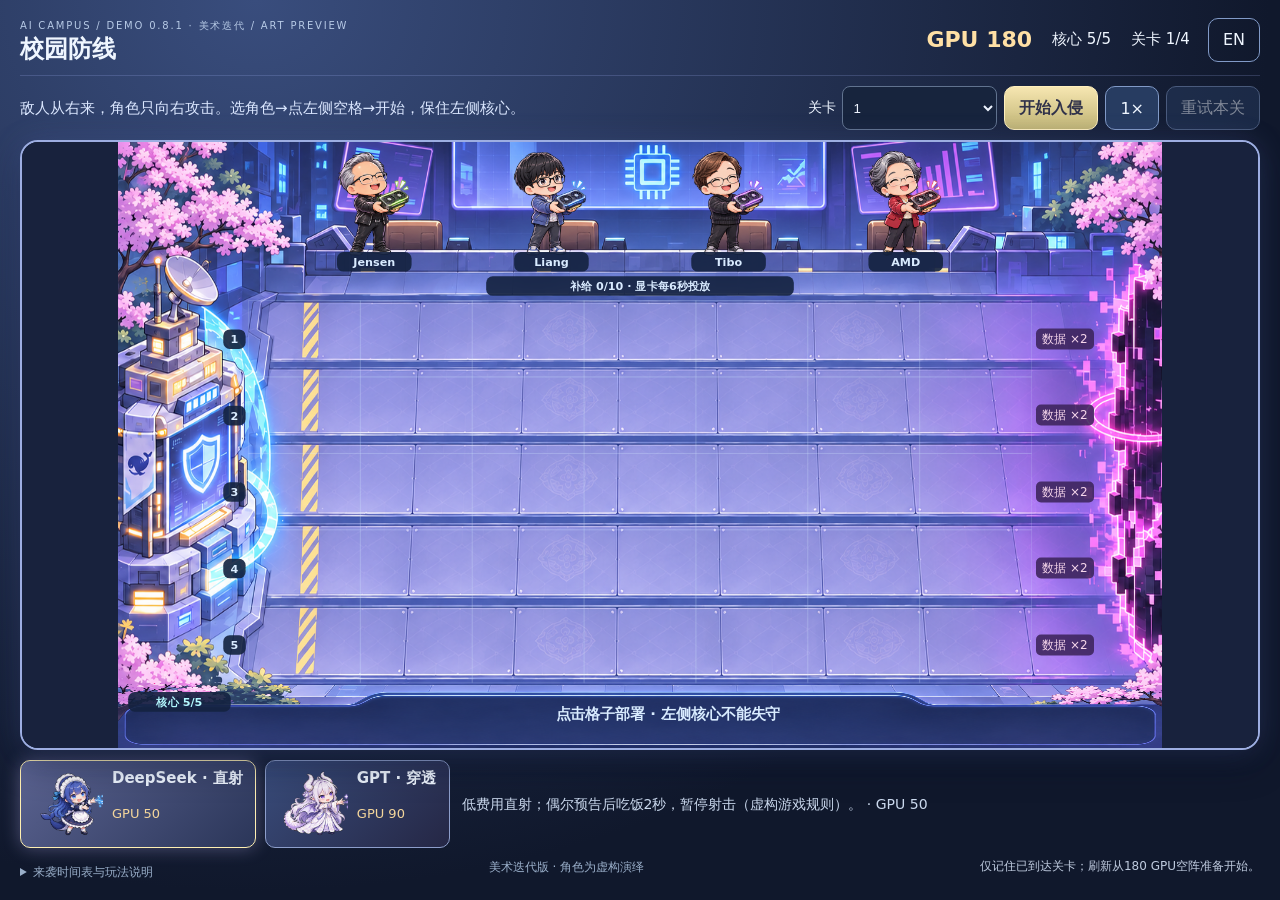
==== index.html @ 95d0e889 "Clarify optional challenge forecast and telegraphs 0.8.1" ====
<!doctype html>
<html lang="zh-CN"><head><meta charset="utf-8"><meta name="viewport" content="width=device-width,initial-scale=1"><meta name="theme-color" content="#101c38"><title>校园防线 · Campus Defense</title><link rel="stylesheet" href="td-lanes.css?v=0.8.1"></head>
<body><main class="app">
<header><div><span class="eyebrow">AI CAMPUS / DEMO 0.8.1 · 美术迭代 / ART PREVIEW</span><h1 id="title">校园防线</h1></div><div class="resources"><strong id="gpu">GPU —</strong><span id="core"></span><span id="wave"></span></div><button id="language" aria-label="Switch language">EN</button></header>
<section class="command"><p id="goal" role="status" aria-live="polite"></p><div class="commands"><label class="stage-picker"><span id="stage-label">关卡</span><select id="stage-select"></select></label><button id="start" class="primary"></button><button id="pause"></button><button id="speed"></button><button id="retry"></button></div></section>
<section id="arena" aria-label="五行校园防线"><div id="board"><canvas id="scene" aria-hidden="true"></canvas><div id="grid" role="group" aria-label="部署格"></div><div id="tokens" aria-label="GPU补给"></div><div id="row-preview" aria-hidden="true"></div></div></section>
<section class="selection"><div id="cards" role="group" aria-label="选择角色"></div><p id="unit-description"></p><div id="selected-unit"><span id="unit-summary"></span><button id="refund"></button></div></section>
<footer><details id="forecast"><summary id="forecast-title"></summary><p id="fiction-note"></p><div id="forecast-content"></div></details><span id="art-note"></span><small id="storage-note" role="status"></small></footer>
</main><script src="td-lanes.js?v=0.8.1"></script><script src="td-lanes-renderer.js?v=0.8.1"></script><script src="td-lanes-ui.js?v=0.8.1"></script></body></html>
---- td-lanes.css ----
:root{font-family:system-ui,-apple-system,"PingFang SC",sans-serif;color:#eff6ff;background:#10182c;font-size:16px}*{box-sizing:border-box}body{margin:0;background:radial-gradient(ellipse at 20% 0,#394d7d,#10182c 70%)}button{font:inherit;min-height:44px;min-width:44px;color:inherit;background:#273c61;border:1px solid #819ac7;border-radius:10px;padding:8px 14px;cursor:pointer}button:hover:enabled{background:#395780}button:disabled{opacity:.5;cursor:not-allowed}button:focus-visible,summary:focus-visible{outline:3px solid #ffe7a4;outline-offset:3px}.app{max-width:1400px;margin:auto;padding:14px 20px;min-height:100dvh;display:grid;grid-template-rows:auto auto minmax(300px,1fr) auto auto;gap:10px}header{display:flex;gap:18px;align-items:center}h1{font-size:24px;margin:0}.eyebrow{font-size:10px;letter-spacing:.18em;color:#b7cae6}.resources{display:flex;gap:20px;align-items:center;margin-left:auto;flex-wrap:wrap}.resources strong{color:#ffe0a5;font-size:22px}.resources span{font-size:15px}#language{background:transparent}.command{display:flex;gap:12px;justify-content:space-between;align-items:center}#goal{margin:0;font-size:15px;line-height:1.5;color:#dbe7ff}.commands{display:flex;gap:7px;flex-shrink:0}.primary{background:#c9ebf7;color:#183552;border-color:#e2f7ff;font-weight:700}.primary:hover:enabled{background:#ecfaff}#arena{position:relative;min-height:300px;border:1px solid #7792c5;border-radius:18px;overflow:hidden;background:#18233e;box-shadow:0 12px 35px #050b1a66}canvas{display:block;width:100%;height:100%;position:absolute;inset:0}#grid,#tokens,#row-preview{position:absolute;inset:0;pointer-events:none}.cell{position:absolute;border:1px solid transparent;border-radius:5px;min-width:0;min-height:0;padding:0;background:transparent;pointer-events:auto}.cell:hover:enabled{background:#bfeaff28;border-color:#c6e9ff99}.cell[aria-pressed=true]{border:3px solid #fff1af;background:#fff1af19}.cell:focus-visible{outline-offset:-4px}.drop{position:absolute;transform:translate(-50%,-50%);background:#ffe7a6;color:#4d3b19;box-shadow:0 0 14px #f6dc7a99;border-color:#fff4cd;padding:5px 9px;white-space:nowrap;pointer-events:auto;font-size:14px}.row-label{position:absolute;transform:translateY(-50%);color:#f6d6eb;font-size:12px;background:#3b2359dd;border-radius:5px;padding:3px 6px;white-space:nowrap}.selection{display:flex;gap:12px;align-items:center;flex-wrap:wrap}#cards{display:flex;gap:9px}.unit-card{min-width:110px;display:grid;grid-template-columns:30px auto;gap:0 9px;text-align:left;padding:8px 12px;background:linear-gradient(135deg,#293d65,#202944)}.unit-card[aria-pressed=true]{border-color:#fff0b2;box-shadow:0 0 0 2px #ffeca638}.unit-card .portrait{grid-row:span 2;font-size:24px;align-self:center}.unit-card strong{font-size:15px}.unit-card small{color:#f4d69b;font-size:13px}#unit-description{flex:1;min-width:170px;margin:0;font-size:14px;line-height:1.5;color:#cbd9ee}#selected-unit{display:flex;align-items:center;gap:8px;font-size:14px}footer{display:flex;gap:15px;justify-content:space-between;color:#9aafca;font-size:12px}summary{cursor:pointer;min-height:28px;line-height:28px}#forecast-content{font-size:14px;line-height:1.7;padding:8px;background:#17233b;border-radius:9px}#art-note{align-self:start;line-height:1.5} [hidden]{display:none!important}
@media(min-width:960px) and (min-height:650px){.app{height:100dvh;min-height:650px}footer:has(details[open]){max-height:160px;overflow:auto}}
@media(max-width:959px){.app{padding:10px;grid-template-rows:auto auto auto auto auto;gap:9px}header{gap:10px}h1{font-size:20px}.resources{gap:6px 12px}.resources strong{font-size:18px}.eyebrow{display:none}.command{flex-direction:column;align-items:stretch}.commands{flex-wrap:wrap}.commands button{flex:1}#arena{height:440px}#cards{width:100%;display:grid;grid-template-columns:repeat(2,minmax(0,1fr));gap:6px}.unit-card{min-width:0;padding:8px 6px;display:flex;flex-direction:column;align-items:center;text-align:center}.unit-card .portrait{font-size:24px}.unit-card strong{font-size:14px}#unit-description{min-width:100%;font-size:14px}footer{flex-direction:column;gap:4px}.row-label{font-size:10px;padding:2px 3px}}
@media(max-width:520px){#arena{height:330px}header{flex-wrap:wrap}.resources{margin-left:0;flex:1}.resources span{font-size:13px}h1{font-size:18px}.command #goal{font-size:14px}.commands button{padding:8px;font-size:14px}}
@media(prefers-reduced-motion:reduce){*{scroll-behavior:auto!important}}

#board{position:relative;width:100%;height:100%}@media(max-width:760px){#arena{overflow:auto}#board{min-width:740px;height:400px}#arena{height:420px}}

.row-label{white-space:pre-line;max-width:108px;line-height:1.25;text-align:center}
/* Runtime character cards use the same artwork as deployed defenders. */
.unit-card{grid-template-columns:70px auto;min-height:86px;min-width:180px;border-color:#8d9ecb;background:linear-gradient(135deg,#394c7b,#252745)}.unit-card .portrait{width:70px;height:70px;display:block;background-image:url('td-ai-sprites.png');background-size:280px 140px;background-repeat:no-repeat}.unit-card .portrait-deepseek{background-position:-20px 0}.unit-card .portrait-gpt{background-position:-20px -70px}.unit-card[aria-pressed=true]{background:linear-gradient(135deg,#5b6391,#2b3659);box-shadow:0 0 18px #c9beff55}.drop{background:linear-gradient(135deg,#26364c,#597184);color:#deffab;border:2px solid #b3e485;border-radius:6px;box-shadow:0 0 16px #a5e56788}.drop:before{content:'◉ ◉';margin-right:7px;color:#a5d9ad;letter-spacing:2px}#arena{border:2px solid #9daee2;box-shadow:0 0 28px #7186dd33,0 14px 35px #080e2466}header{border-bottom:1px solid #aabaff33;padding-bottom:10px}.primary{background:linear-gradient(#f6e6b1,#c1b575);border-color:#fff0bd;color:#30324a}
@media(max-width:959px){.unit-card{min-width:0;display:grid;grid-template-columns:65px auto;text-align:left;justify-content:center}.unit-card .portrait{grid-row:span 2}}
.drop{width:88px;height:67px;padding:0;border:0;background:transparent;box-shadow:none;display:flex;flex-direction:column;align-items:center;justify-content:center}.drop:hover:enabled{background:#d8ffad22}.drop:before{content:none}.drop img{width:78px;height:46px;object-fit:contain;pointer-events:none;filter:drop-shadow(0 0 5px #b8ff7c)}.drop span{font-size:12px;color:#efffc3;background:#173c29e8;border:1px solid #b3ed86;border-radius:7px;padding:2px 6px;line-height:16px;pointer-events:none}.drop:focus-visible{outline-offset:2px}

.stage-picker{display:flex;align-items:center;gap:6px;font-size:14px}.stage-picker select{min-height:44px;max-width:165px;background:#17243d;color:#eef4ff;border:1px solid #61738f;border-radius:8px;padding:6px}#storage-note{display:block;font-size:12px;color:#bfcbdf;line-height:1.4}
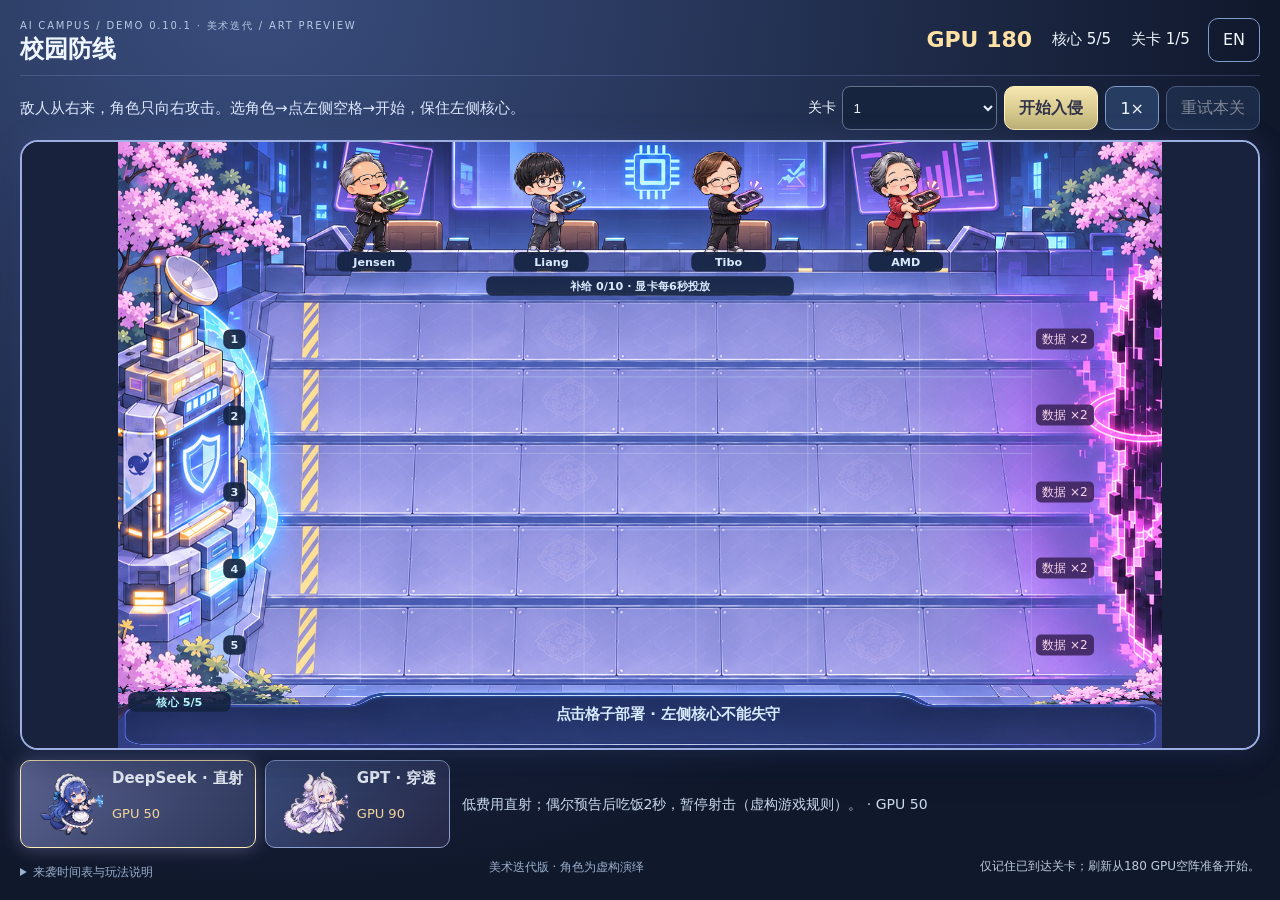
==== commit 491ba7a6: "Publish Campus Defense 0.10.1 with withdrawal and health feedback" ====
--- a/index.html
+++ b/index.html
@@ -1,9 +1,9 @@
 <!doctype html>
-<html lang="zh-CN"><head><meta charset="utf-8"><meta name="viewport" content="width=device-width,initial-scale=1"><meta name="theme-color" content="#101c38"><title>校园防线 · Campus Defense</title><link rel="stylesheet" href="td-lanes.css?v=0.8.1"></head>
+<html lang="zh-CN"><head><meta charset="utf-8"><meta name="viewport" content="width=device-width,initial-scale=1"><meta name="theme-color" content="#101c38"><title>校园防线 · Campus Defense</title><link rel="stylesheet" href="td-lanes.css?v=0.10.1"></head>
 <body><main class="app">
-<header><div><span class="eyebrow">AI CAMPUS / DEMO 0.8.1 · 美术迭代 / ART PREVIEW</span><h1 id="title">校园防线</h1></div><div class="resources"><strong id="gpu">GPU —</strong><span id="core"></span><span id="wave"></span></div><button id="language" aria-label="Switch language">EN</button></header>
+<header><div><span class="eyebrow">AI CAMPUS / DEMO 0.10.1 · 美术迭代 / ART PREVIEW</span><h1 id="title">校园防线</h1></div><div class="resources"><strong id="gpu">GPU —</strong><span id="core"></span><span id="wave"></span></div><button id="language" aria-label="Switch language">EN</button></header>
 <section class="command"><p id="goal" role="status" aria-live="polite"></p><div class="commands"><label class="stage-picker"><span id="stage-label">关卡</span><select id="stage-select"></select></label><button id="start" class="primary"></button><button id="pause"></button><button id="speed"></button><button id="retry"></button></div></section>
 <section id="arena" aria-label="五行校园防线"><div id="board"><canvas id="scene" aria-hidden="true"></canvas><div id="grid" role="group" aria-label="部署格"></div><div id="tokens" aria-label="GPU补给"></div><div id="row-preview" aria-hidden="true"></div></div></section>
-<section class="selection"><div id="cards" role="group" aria-label="选择角色"></div><p id="unit-description"></p><div id="selected-unit"><span id="unit-summary"></span><button id="refund"></button></div></section>
+<section class="selection"><div id="cards" role="group" aria-label="选择角色"></div><p id="unit-description"></p><div id="selected-unit"><span id="unit-summary"></span><button id="refund"></button></div><details id="battle-review" hidden><summary id="review-title"></summary><p id="review-content"></p></details></section>
 <footer><details id="forecast"><summary id="forecast-title"></summary><p id="fiction-note"></p><div id="forecast-content"></div></details><span id="art-note"></span><small id="storage-note" role="status"></small></footer>
-</main><script src="td-lanes.js?v=0.8.1"></script><script src="td-lanes-renderer.js?v=0.8.1"></script><script src="td-lanes-ui.js?v=0.8.1"></script></body></html>
+</main><script src="td-lanes.js?v=0.10.1"></script><script src="td-lanes-renderer.js?v=0.10.1"></script><script src="td-battle-review.js?v=0.10.1"></script><script src="td-lanes-ui.js?v=0.10.1"></script></body></html>
--- a/td-lanes.css
+++ b/td-lanes.css
@@ -13,3 +13,9 @@
 .drop{width:88px;height:67px;padding:0;border:0;background:transparent;box-shadow:none;display:flex;flex-direction:column;align-items:center;justify-content:center}.drop:hover:enabled{background:#d8ffad22}.drop:before{content:none}.drop img{width:78px;height:46px;object-fit:contain;pointer-events:none;filter:drop-shadow(0 0 5px #b8ff7c)}.drop span{font-size:12px;color:#efffc3;background:#173c29e8;border:1px solid #b3ed86;border-radius:7px;padding:2px 6px;line-height:16px;pointer-events:none}.drop:focus-visible{outline-offset:2px}
 
 .stage-picker{display:flex;align-items:center;gap:6px;font-size:14px}.stage-picker select{min-height:44px;max-width:165px;background:#17243d;color:#eef4ff;border:1px solid #61738f;border-radius:8px;padding:6px}#storage-note{display:block;font-size:12px;color:#bfcbdf;line-height:1.4}
+
+/* Optional terminal-only facts; no live battle dashboard. */
+#battle-review {flex-basis:100%;max-height:150px;overflow:auto;border:1px solid #52638b;border-radius:10px;padding:8px 12px;font-size:.85rem;}
+#battle-review[hidden]{display:none;}
+#battle-review summary {cursor:pointer;}
+#review-content {white-space:pre-line;line-height:1.6;margin:8px 0 0;overflow-wrap:anywhere;}
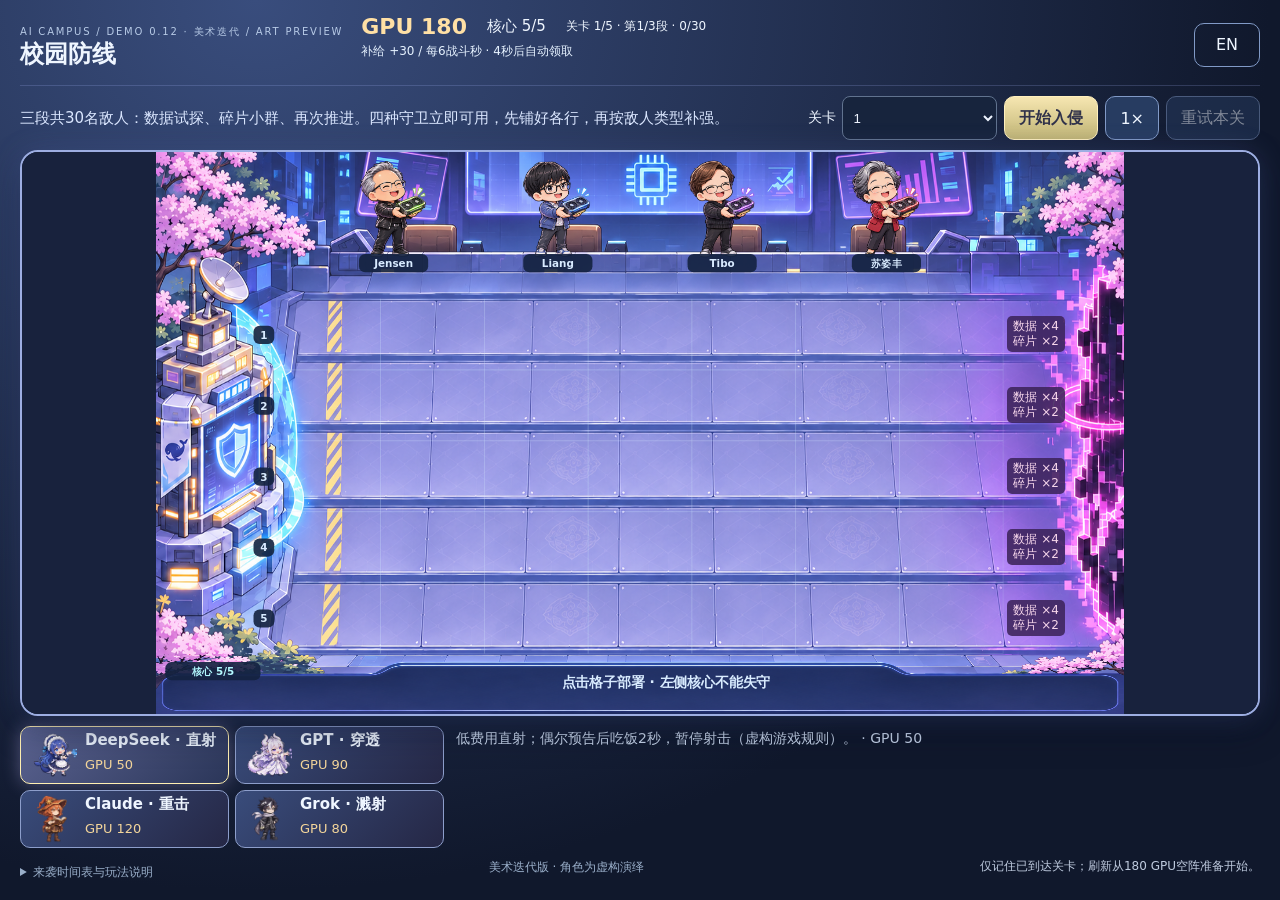
==== commit 80b1f72a: "Publish Campus Defense 0.12 with four guards and expanded waves Add Claude and Grok alongside DeepSe" ====
--- a/index.html
+++ b/index.html
@@ -1,9 +1,9 @@
 <!doctype html>
-<html lang="zh-CN"><head><meta charset="utf-8"><meta name="viewport" content="width=device-width,initial-scale=1"><meta name="theme-color" content="#101c38"><title>校园防线 · Campus Defense</title><link rel="stylesheet" href="td-lanes.css?v=0.10.1"></head>
+<html lang="zh-CN"><head><meta charset="utf-8"><meta name="viewport" content="width=device-width,initial-scale=1"><meta name="theme-color" content="#101c38"><title>校园防线 · Campus Defense</title><link rel="stylesheet" href="td-lanes.css?v=0.12"></head>
 <body><main class="app">
-<header><div><span class="eyebrow">AI CAMPUS / DEMO 0.10.1 · 美术迭代 / ART PREVIEW</span><h1 id="title">校园防线</h1></div><div class="resources"><strong id="gpu">GPU —</strong><span id="core"></span><span id="wave"></span></div><button id="language" aria-label="Switch language">EN</button></header>
+<header><div><span class="eyebrow">AI CAMPUS / DEMO 0.12 · 美术迭代 / ART PREVIEW</span><h1 id="title">校园防线</h1></div><div class="resources"><strong id="gpu">GPU —</strong><span id="core"></span><span id="wave"></span><p id="supply-status" aria-describedby="supply-explanation"></p></div><button id="language" aria-label="Switch language">EN</button></header>
 <section class="command"><p id="goal" role="status" aria-live="polite"></p><div class="commands"><label class="stage-picker"><span id="stage-label">关卡</span><select id="stage-select"></select></label><button id="start" class="primary"></button><button id="pause"></button><button id="speed"></button><button id="retry"></button></div></section>
 <section id="arena" aria-label="五行校园防线"><div id="board"><canvas id="scene" aria-hidden="true"></canvas><div id="grid" role="group" aria-label="部署格"></div><div id="tokens" aria-label="GPU补给"></div><div id="row-preview" aria-hidden="true"></div></div></section>
-<section class="selection"><div id="cards" role="group" aria-label="选择角色"></div><p id="unit-description"></p><div id="selected-unit"><span id="unit-summary"></span><button id="refund"></button></div><details id="battle-review" hidden><summary id="review-title"></summary><p id="review-content"></p></details></section>
-<footer><details id="forecast"><summary id="forecast-title"></summary><p id="fiction-note"></p><div id="forecast-content"></div></details><span id="art-note"></span><small id="storage-note" role="status"></small></footer>
-</main><script src="td-lanes.js?v=0.10.1"></script><script src="td-lanes-renderer.js?v=0.10.1"></script><script src="td-battle-review.js?v=0.10.1"></script><script src="td-lanes-ui.js?v=0.10.1"></script></body></html>
+<section class="selection"><div id="cards" role="group" aria-label="选择角色"></div><div class="description-slot"><span class="layout-reserve" aria-hidden="true">One 30-damage armor-ignoring hit. A 2s warning precedes a 3s automatic offline review. Powerful, occasionally called away (fictional rule; no player quiz). · GPU 120</span><p id="unit-description"></p></div><div class="selection-slot"><div class="selection-reserve layout-reserve" aria-hidden="true"><span>Grok · Splash · HP 120 · → Forward in this lane · Next 4/4 · Weak output 4 · Low HP</span><span class="refund-reserve">Withdraw +60 GPU · once/battle · Resume first</span></div><div id="selected-unit"><span id="unit-summary"></span><button id="refund"></button></div></div><details id="battle-review" hidden><summary id="review-title"></summary><p id="review-content"></p></details></section>
+<footer><details id="forecast"><summary id="forecast-title"></summary><p id="fiction-note"></p><p id="supply-explanation"></p><div id="forecast-content"></div></details><span id="art-note"></span><small id="storage-note" role="status"></small></footer>
+</main><script src="td-lanes.js?v=0.12"></script><script src="td-lanes-renderer.js?v=0.12"></script><script src="td-battle-review.js?v=0.12"></script><script src="td-lanes-ui.js?v=0.12"></script></body></html>
--- a/td-lanes.css
+++ b/td-lanes.css
@@ -19,3 +19,53 @@
 #battle-review[hidden]{display:none;}
 #battle-review summary {cursor:pointer;}
 #review-content {white-space:pre-line;line-height:1.6;margin:8px 0 0;overflow-wrap:anywhere;}
+
+/* Supply belongs with the balance, outside the clipped arena and every live region.
+   Normal flow/wrapping preserves the fixed GPU hit targets and their entire flight path. */
+.resources{min-width:0;row-gap:4px}
+#supply-status{flex-basis:100%;max-width:100%;margin:0;font-size:12px;line-height:16px;color:#e6f2ff;overflow-wrap:anywhere}
+
+
+/* Reuse the card-height area: description above a permanently reserved selected
+   slot. Invisible text participates in intrinsic sizing, never in hit testing or
+   accessibility. Larger fonts/copy can grow naturally instead of being clipped. */
+.layout-reserve{visibility:hidden;pointer-events:none;user-select:none}
+.selection{display:grid;grid-template-columns:424px minmax(0,1fr);gap:8px 12px;align-items:center}
+#cards{grid-column:1;grid-row:1 / 3;display:grid;grid-template-columns:repeat(2,minmax(0,1fr))}
+.description-slot,.selection-slot{display:grid;min-width:0;grid-column:2}
+.description-slot{grid-row:1;font-size:14px;line-height:21px;color:#cbd9ee}
+.selection-slot{grid-row:2}
+.description-slot>*,.selection-slot>*{grid-area:1 / 1}
+#unit-description{min-width:0}
+#selected-unit,.selection-reserve{display:grid;grid-template-columns:repeat(2,minmax(0,1fr));gap:8px;align-items:center;font-size:14px;line-height:21px;overflow-wrap:anywhere}
+#refund,.refund-reserve{font-size:16px;line-height:24px;min-height:44px;padding:8px 14px;border:1px solid #819ac7;border-radius:10px;text-align:center}
+#battle-review{grid-column:1 / -1;grid-row:3}
+/* Keep the existing header organization; give captions room without changing
+   the resource column's width with every countdown. */
+.resources{flex:1 1 0}
+#supply-status{min-height:32px}
+header h1{line-height:30px}
+#language{flex:0 0 66px}
+@media(max-width:959px){
+ .selection{grid-template-columns:minmax(0,1fr)}
+ #cards{grid-column:1;grid-row:1;width:100%}
+ .description-slot{grid-column:1;grid-row:2}
+ .selection-slot{grid-column:1;grid-row:3}
+ #battle-review{grid-row:4}
+}
+@media(max-width:760px){#selected-unit,.selection-reserve{grid-template-columns:minmax(0,1fr)}}
+@media(max-width:520px){.resources{flex-basis:100%;order:3}#language{margin-left:auto}}
+
+/* Four equal cards reuse the old two-column selection area. Compact 48px
+   portraits and 58px+ cards preserve board height, with unchanged 44px+ targets. */
+.unit-card{min-width:0;min-height:58px;grid-template-columns:48px auto;padding:4px 8px;gap:0 8px}
+.unit-card .portrait{width:48px;height:48px;background-size:192px 96px}
+.unit-card .portrait-deepseek{background-position:-14px 0}
+.unit-card .portrait-gpt{background-position:-14px -48px}
+.unit-card .portrait-claude{background-image:url('td-claude-actions.png');background-size:144px 144px;background-position:0 0}
+.unit-card .portrait-grok{background-image:url('td-grok-actions.png');background-size:144px 144px;background-position:0 0}
+/* Card portraits intentionally request the two new hero sheets from the start.
+   Canvas drawing still uses named fallbacks while those images load or fail. */
+#cards{gap:6px}
+.resources span#wave{font-size:12px;min-width:218px}
+.phase-heading{margin:12px 0 4px;font-weight:700;color:#ffdfa8;border-bottom:1px solid #52638b}
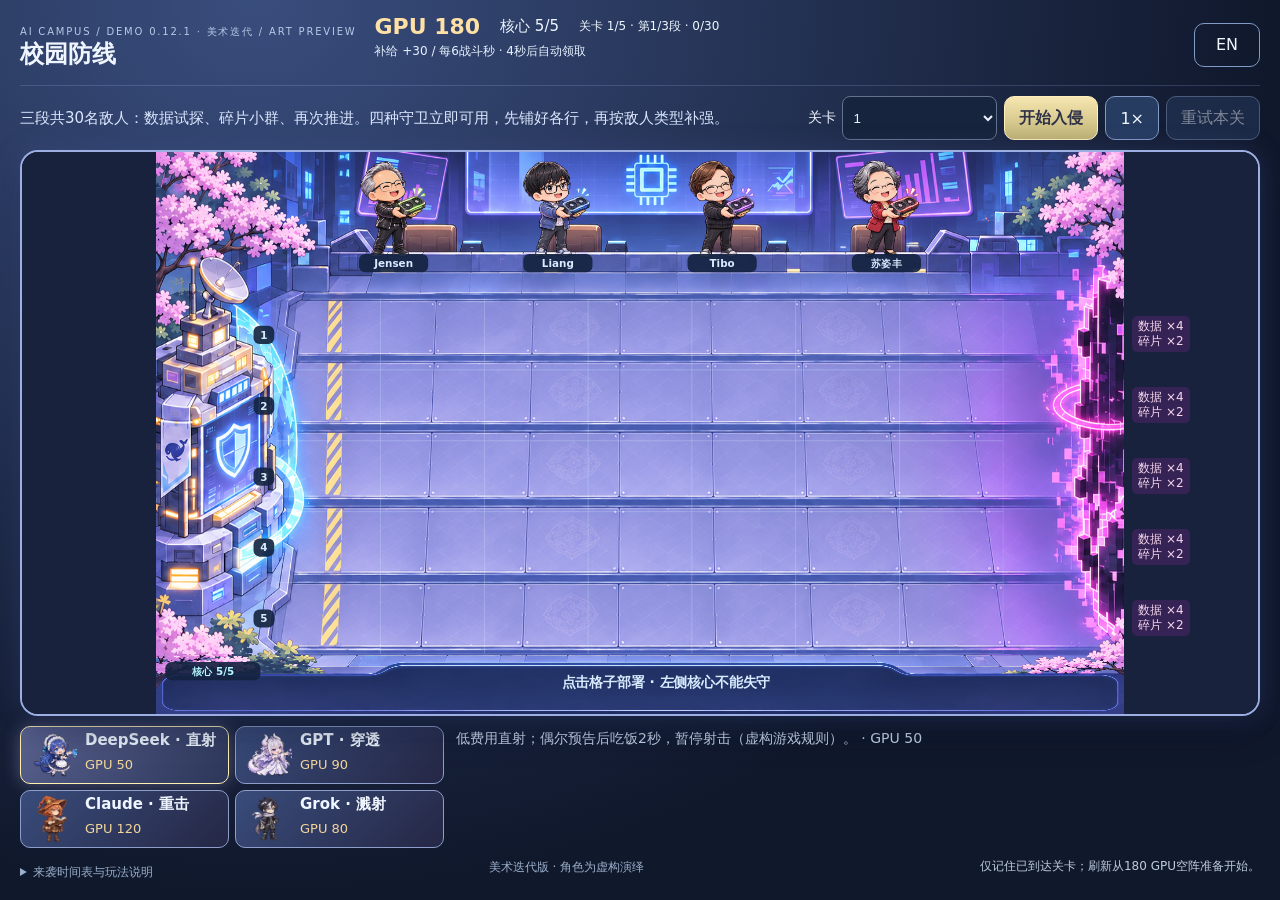
==== commit f00bbd62: "Publish Campus Defense 0.12.1 forecast gutter fix" ====
--- a/index.html
+++ b/index.html
@@ -1,9 +1,9 @@
 <!doctype html>
-<html lang="zh-CN"><head><meta charset="utf-8"><meta name="viewport" content="width=device-width,initial-scale=1"><meta name="theme-color" content="#101c38"><title>校园防线 · Campus Defense</title><link rel="stylesheet" href="td-lanes.css?v=0.12"></head>
+<html lang="zh-CN"><head><meta charset="utf-8"><meta name="viewport" content="width=device-width,initial-scale=1"><meta name="theme-color" content="#101c38"><title>校园防线 · Campus Defense</title><link rel="stylesheet" href="td-lanes.css?v=0.12.1"></head>
 <body><main class="app">
-<header><div><span class="eyebrow">AI CAMPUS / DEMO 0.12 · 美术迭代 / ART PREVIEW</span><h1 id="title">校园防线</h1></div><div class="resources"><strong id="gpu">GPU —</strong><span id="core"></span><span id="wave"></span><p id="supply-status" aria-describedby="supply-explanation"></p></div><button id="language" aria-label="Switch language">EN</button></header>
+<header><div><span class="eyebrow">AI CAMPUS / DEMO 0.12.1 · 美术迭代 / ART PREVIEW</span><h1 id="title">校园防线</h1></div><div class="resources"><strong id="gpu">GPU —</strong><span id="core"></span><span id="wave"></span><p id="supply-status" aria-describedby="supply-explanation"></p></div><button id="language" aria-label="Switch language">EN</button></header>
 <section class="command"><p id="goal" role="status" aria-live="polite"></p><div class="commands"><label class="stage-picker"><span id="stage-label">关卡</span><select id="stage-select"></select></label><button id="start" class="primary"></button><button id="pause"></button><button id="speed"></button><button id="retry"></button></div></section>
 <section id="arena" aria-label="五行校园防线"><div id="board"><canvas id="scene" aria-hidden="true"></canvas><div id="grid" role="group" aria-label="部署格"></div><div id="tokens" aria-label="GPU补给"></div><div id="row-preview" aria-hidden="true"></div></div></section>
 <section class="selection"><div id="cards" role="group" aria-label="选择角色"></div><div class="description-slot"><span class="layout-reserve" aria-hidden="true">One 30-damage armor-ignoring hit. A 2s warning precedes a 3s automatic offline review. Powerful, occasionally called away (fictional rule; no player quiz). · GPU 120</span><p id="unit-description"></p></div><div class="selection-slot"><div class="selection-reserve layout-reserve" aria-hidden="true"><span>Grok · Splash · HP 120 · → Forward in this lane · Next 4/4 · Weak output 4 · Low HP</span><span class="refund-reserve">Withdraw +60 GPU · once/battle · Resume first</span></div><div id="selected-unit"><span id="unit-summary"></span><button id="refund"></button></div></div><details id="battle-review" hidden><summary id="review-title"></summary><p id="review-content"></p></details></section>
 <footer><details id="forecast"><summary id="forecast-title"></summary><p id="fiction-note"></p><p id="supply-explanation"></p><div id="forecast-content"></div></details><span id="art-note"></span><small id="storage-note" role="status"></small></footer>
-</main><script src="td-lanes.js?v=0.12"></script><script src="td-lanes-renderer.js?v=0.12"></script><script src="td-battle-review.js?v=0.12"></script><script src="td-lanes-ui.js?v=0.12"></script></body></html>
+</main><script src="td-lanes.js?v=0.12.1"></script><script src="td-lanes-renderer.js?v=0.12.1"></script><script src="td-battle-review.js?v=0.12.1"></script><script src="td-lanes-ui.js?v=0.12.1"></script></body></html>
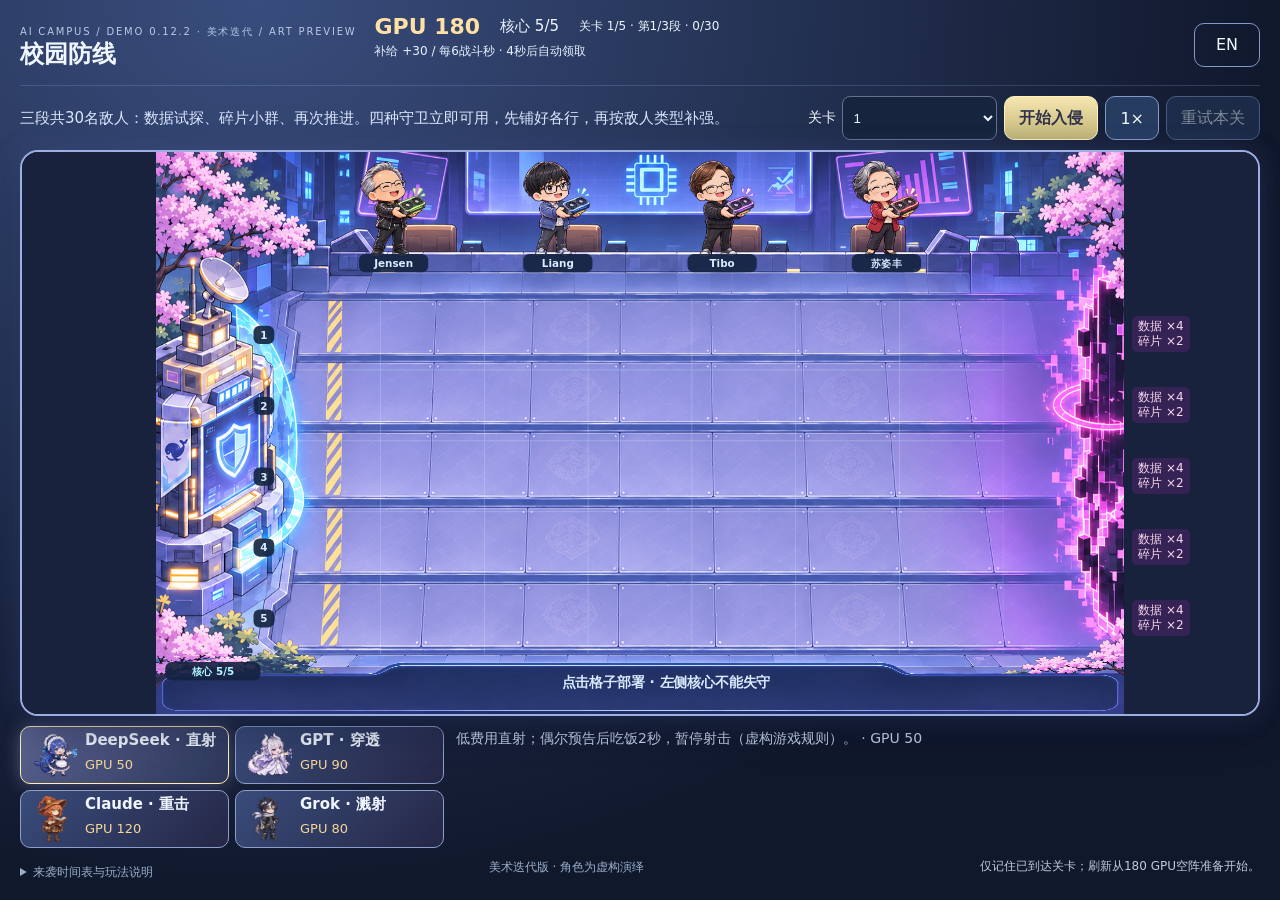
==== commit e3bc36ff: "Publish Campus Defense 0.12.2 enemy readability and Grok facts" ====
--- a/index.html
+++ b/index.html
@@ -1,9 +1,9 @@
 <!doctype html>
-<html lang="zh-CN"><head><meta charset="utf-8"><meta name="viewport" content="width=device-width,initial-scale=1"><meta name="theme-color" content="#101c38"><title>校园防线 · Campus Defense</title><link rel="stylesheet" href="td-lanes.css?v=0.12.1"></head>
+<html lang="zh-CN"><head><meta charset="utf-8"><meta name="viewport" content="width=device-width,initial-scale=1"><meta name="theme-color" content="#101c38"><title>校园防线 · Campus Defense</title><link rel="stylesheet" href="td-lanes.css?v=0.12.2"></head>
 <body><main class="app">
-<header><div><span class="eyebrow">AI CAMPUS / DEMO 0.12.1 · 美术迭代 / ART PREVIEW</span><h1 id="title">校园防线</h1></div><div class="resources"><strong id="gpu">GPU —</strong><span id="core"></span><span id="wave"></span><p id="supply-status" aria-describedby="supply-explanation"></p></div><button id="language" aria-label="Switch language">EN</button></header>
+<header><div><span class="eyebrow">AI CAMPUS / DEMO 0.12.2 · 美术迭代 / ART PREVIEW</span><h1 id="title">校园防线</h1></div><div class="resources"><strong id="gpu">GPU —</strong><span id="core"></span><span id="wave"></span><p id="supply-status" aria-describedby="supply-explanation"></p></div><button id="language" aria-label="Switch language">EN</button></header>
 <section class="command"><p id="goal" role="status" aria-live="polite"></p><div class="commands"><label class="stage-picker"><span id="stage-label">关卡</span><select id="stage-select"></select></label><button id="start" class="primary"></button><button id="pause"></button><button id="speed"></button><button id="retry"></button></div></section>
 <section id="arena" aria-label="五行校园防线"><div id="board"><canvas id="scene" aria-hidden="true"></canvas><div id="grid" role="group" aria-label="部署格"></div><div id="tokens" aria-label="GPU补给"></div><div id="row-preview" aria-hidden="true"></div></div></section>
 <section class="selection"><div id="cards" role="group" aria-label="选择角色"></div><div class="description-slot"><span class="layout-reserve" aria-hidden="true">One 30-damage armor-ignoring hit. A 2s warning precedes a 3s automatic offline review. Powerful, occasionally called away (fictional rule; no player quiz). · GPU 120</span><p id="unit-description"></p></div><div class="selection-slot"><div class="selection-reserve layout-reserve" aria-hidden="true"><span>Grok · Splash · HP 120 · → Forward in this lane · Next 4/4 · Weak output 4 · Low HP</span><span class="refund-reserve">Withdraw +60 GPU · once/battle · Resume first</span></div><div id="selected-unit"><span id="unit-summary"></span><button id="refund"></button></div></div><details id="battle-review" hidden><summary id="review-title"></summary><p id="review-content"></p></details></section>
 <footer><details id="forecast"><summary id="forecast-title"></summary><p id="fiction-note"></p><p id="supply-explanation"></p><div id="forecast-content"></div></details><span id="art-note"></span><small id="storage-note" role="status"></small></footer>
-</main><script src="td-lanes.js?v=0.12.1"></script><script src="td-lanes-renderer.js?v=0.12.1"></script><script src="td-battle-review.js?v=0.12.1"></script><script src="td-lanes-ui.js?v=0.12.1"></script></body></html>
+</main><script src="td-lanes.js?v=0.12.2"></script><script src="td-lanes-renderer.js?v=0.12.2"></script><script src="td-battle-review.js?v=0.12.2"></script><script src="td-lanes-ui.js?v=0.12.2"></script></body></html>
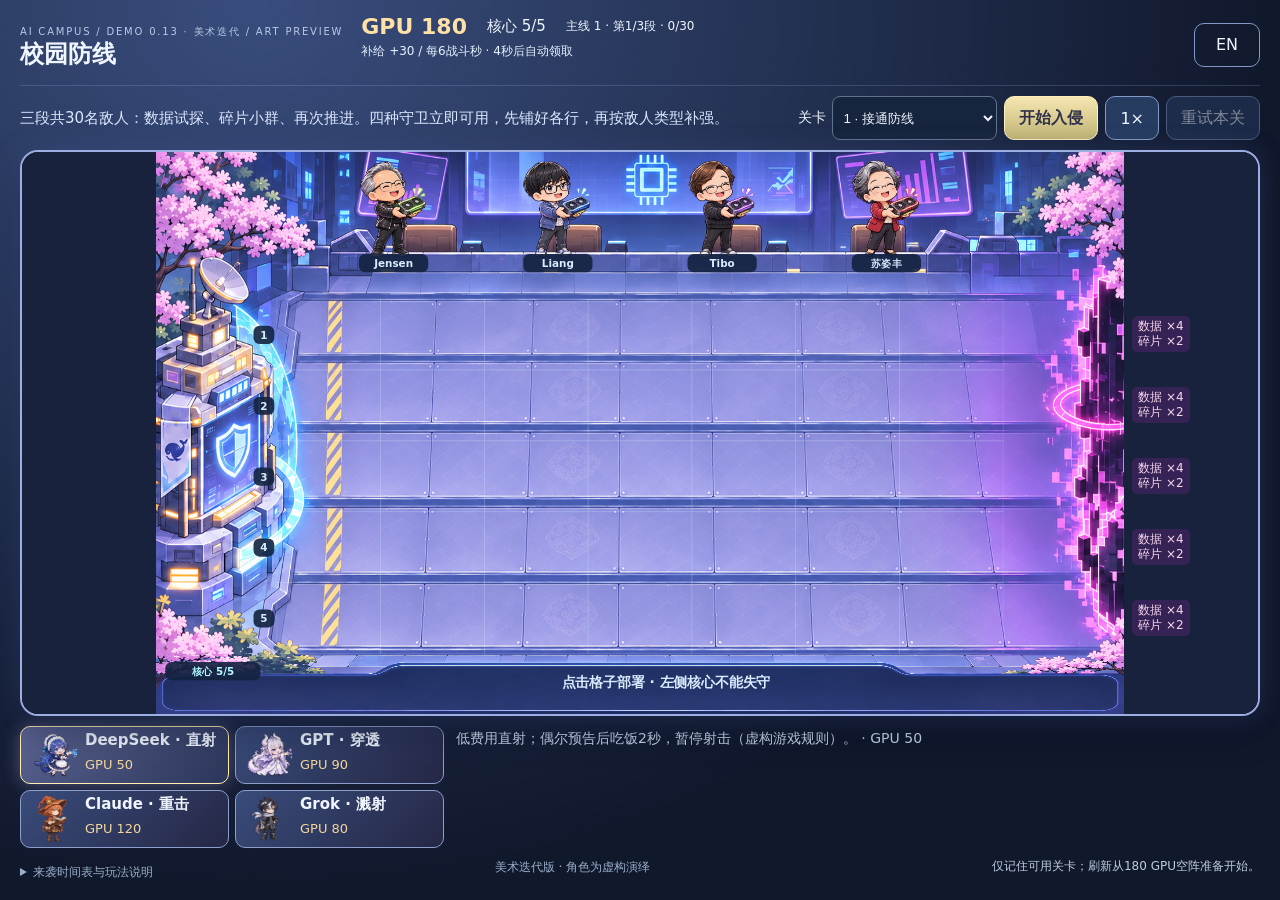
==== commit 03df2035: "Publish Campus Defense 0.13 Shifting pressure" ====
--- a/index.html
+++ b/index.html
@@ -1,9 +1,9 @@
 <!doctype html>
-<html lang="zh-CN"><head><meta charset="utf-8"><meta name="viewport" content="width=device-width,initial-scale=1"><meta name="theme-color" content="#101c38"><title>校园防线 · Campus Defense</title><link rel="stylesheet" href="td-lanes.css?v=0.12.2"></head>
+<html lang="zh-CN"><head><meta charset="utf-8"><meta name="viewport" content="width=device-width,initial-scale=1"><meta name="theme-color" content="#101c38"><title>校园防线 · Campus Defense</title><link rel="stylesheet" href="td-lanes.css?v=0.13"></head>
 <body><main class="app">
-<header><div><span class="eyebrow">AI CAMPUS / DEMO 0.12.2 · 美术迭代 / ART PREVIEW</span><h1 id="title">校园防线</h1></div><div class="resources"><strong id="gpu">GPU —</strong><span id="core"></span><span id="wave"></span><p id="supply-status" aria-describedby="supply-explanation"></p></div><button id="language" aria-label="Switch language">EN</button></header>
+<header><div><span class="eyebrow">AI CAMPUS / DEMO 0.13 · 美术迭代 / ART PREVIEW</span><h1 id="title">校园防线</h1></div><div class="resources"><strong id="gpu">GPU —</strong><span id="core"></span><span id="wave"></span><p id="supply-status" aria-describedby="supply-explanation"></p></div><button id="language" aria-label="Switch language">EN</button></header>
 <section class="command"><p id="goal" role="status" aria-live="polite"></p><div class="commands"><label class="stage-picker"><span id="stage-label">关卡</span><select id="stage-select"></select></label><button id="start" class="primary"></button><button id="pause"></button><button id="speed"></button><button id="retry"></button></div></section>
 <section id="arena" aria-label="五行校园防线"><div id="board"><canvas id="scene" aria-hidden="true"></canvas><div id="grid" role="group" aria-label="部署格"></div><div id="tokens" aria-label="GPU补给"></div><div id="row-preview" aria-hidden="true"></div></div></section>
 <section class="selection"><div id="cards" role="group" aria-label="选择角色"></div><div class="description-slot"><span class="layout-reserve" aria-hidden="true">One 30-damage armor-ignoring hit. A 2s warning precedes a 3s automatic offline review. Powerful, occasionally called away (fictional rule; no player quiz). · GPU 120</span><p id="unit-description"></p></div><div class="selection-slot"><div class="selection-reserve layout-reserve" aria-hidden="true"><span>Grok · Splash · HP 120 · → Forward in this lane · Next 4/4 · Weak output 4 · Low HP</span><span class="refund-reserve">Withdraw +60 GPU · once/battle · Resume first</span></div><div id="selected-unit"><span id="unit-summary"></span><button id="refund"></button></div></div><details id="battle-review" hidden><summary id="review-title"></summary><p id="review-content"></p></details></section>
 <footer><details id="forecast"><summary id="forecast-title"></summary><p id="fiction-note"></p><p id="supply-explanation"></p><div id="forecast-content"></div></details><span id="art-note"></span><small id="storage-note" role="status"></small></footer>
-</main><script src="td-lanes.js?v=0.12.2"></script><script src="td-lanes-renderer.js?v=0.12.2"></script><script src="td-battle-review.js?v=0.12.2"></script><script src="td-lanes-ui.js?v=0.12.2"></script></body></html>
+</main><script src="td-lanes.js?v=0.13"></script><script src="td-lanes-content.js?v=0.13"></script><script src="td-lanes-renderer.js?v=0.13"></script><script src="td-battle-review.js?v=0.13"></script><script src="td-lanes-ui.js?v=0.13"></script></body></html>
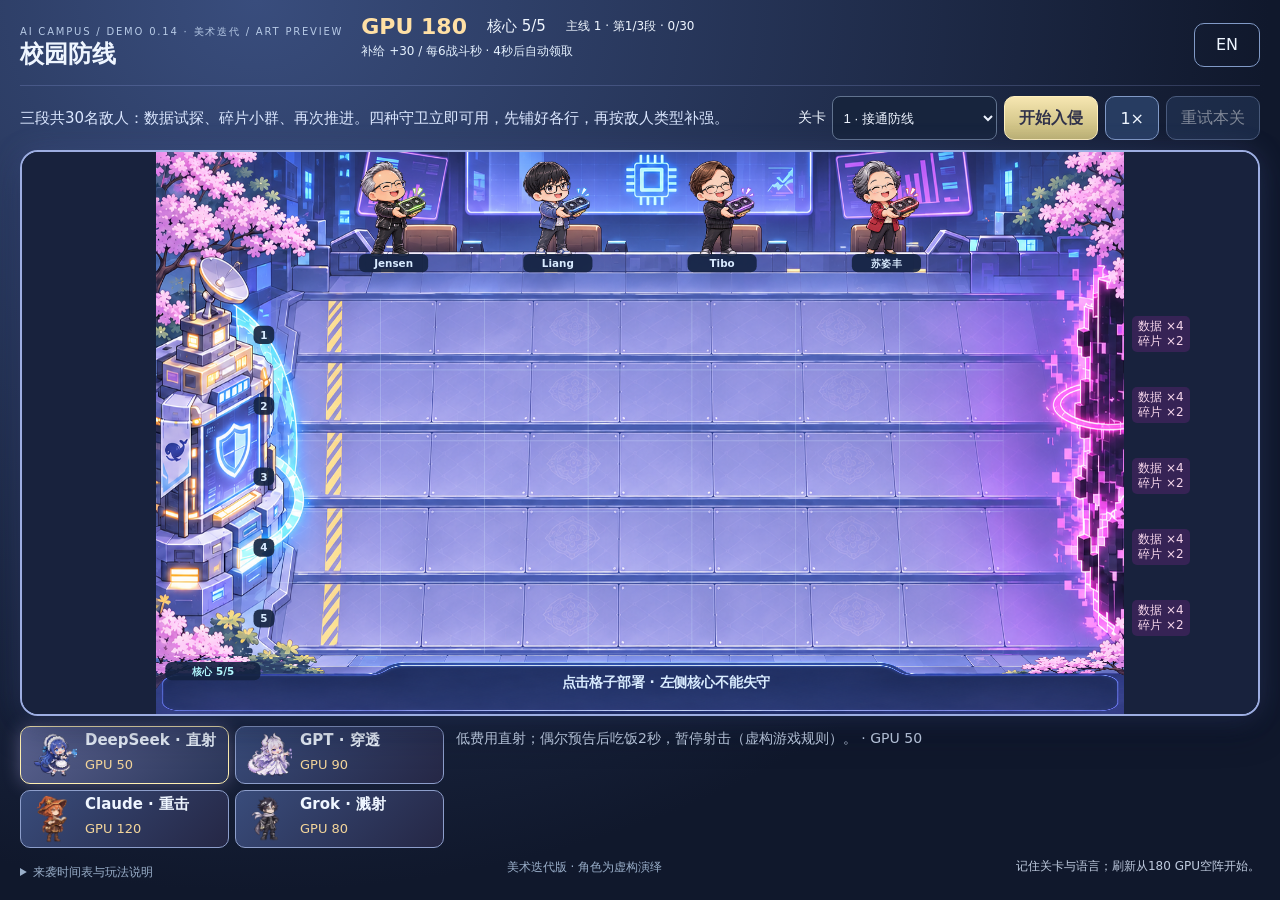
==== commit 32b85a52: "Publish Campus Defense 0.14 durable stage results Remember the latest completed result per stage, la" ====
--- a/index.html
+++ b/index.html
@@ -1,9 +1,9 @@
 <!doctype html>
-<html lang="zh-CN"><head><meta charset="utf-8"><meta name="viewport" content="width=device-width,initial-scale=1"><meta name="theme-color" content="#101c38"><title>校园防线 · Campus Defense</title><link rel="stylesheet" href="td-lanes.css?v=0.13"></head>
+<html lang="zh-CN"><head><meta charset="utf-8"><meta name="viewport" content="width=device-width,initial-scale=1"><meta name="theme-color" content="#101c38"><title>校园防线 · Campus Defense</title><link rel="stylesheet" href="td-lanes.css?v=0.14"></head>
 <body><main class="app">
-<header><div><span class="eyebrow">AI CAMPUS / DEMO 0.13 · 美术迭代 / ART PREVIEW</span><h1 id="title">校园防线</h1></div><div class="resources"><strong id="gpu">GPU —</strong><span id="core"></span><span id="wave"></span><p id="supply-status" aria-describedby="supply-explanation"></p></div><button id="language" aria-label="Switch language">EN</button></header>
+<header><div><span class="eyebrow">AI CAMPUS / DEMO 0.14 · 美术迭代 / ART PREVIEW</span><h1 id="title">校园防线</h1></div><div class="resources"><strong id="gpu">GPU —</strong><span id="core"></span><span id="wave"></span><p id="supply-status" aria-describedby="supply-explanation"></p></div><button id="language" aria-label="Switch language">EN</button></header>
 <section class="command"><p id="goal" role="status" aria-live="polite"></p><div class="commands"><label class="stage-picker"><span id="stage-label">关卡</span><select id="stage-select"></select></label><button id="start" class="primary"></button><button id="pause"></button><button id="speed"></button><button id="retry"></button></div></section>
 <section id="arena" aria-label="五行校园防线"><div id="board"><canvas id="scene" aria-hidden="true"></canvas><div id="grid" role="group" aria-label="部署格"></div><div id="tokens" aria-label="GPU补给"></div><div id="row-preview" aria-hidden="true"></div></div></section>
 <section class="selection"><div id="cards" role="group" aria-label="选择角色"></div><div class="description-slot"><span class="layout-reserve" aria-hidden="true">One 30-damage armor-ignoring hit. A 2s warning precedes a 3s automatic offline review. Powerful, occasionally called away (fictional rule; no player quiz). · GPU 120</span><p id="unit-description"></p></div><div class="selection-slot"><div class="selection-reserve layout-reserve" aria-hidden="true"><span>Grok · Splash · HP 120 · → Forward in this lane · Next 4/4 · Weak output 4 · Low HP</span><span class="refund-reserve">Withdraw +60 GPU · once/battle · Resume first</span></div><div id="selected-unit"><span id="unit-summary"></span><button id="refund"></button></div></div><details id="battle-review" hidden><summary id="review-title"></summary><p id="review-content"></p></details></section>
-<footer><details id="forecast"><summary id="forecast-title"></summary><p id="fiction-note"></p><p id="supply-explanation"></p><div id="forecast-content"></div></details><span id="art-note"></span><small id="storage-note" role="status"></small></footer>
-</main><script src="td-lanes.js?v=0.13"></script><script src="td-lanes-content.js?v=0.13"></script><script src="td-lanes-renderer.js?v=0.13"></script><script src="td-battle-review.js?v=0.13"></script><script src="td-lanes-ui.js?v=0.13"></script></body></html>
+<footer><details id="forecast"><summary id="forecast-title"></summary><p id="previous-stage-result" hidden></p><p id="fiction-note"></p><p id="supply-explanation"></p><div id="forecast-content"></div></details><span id="art-note"></span><small id="storage-note" role="status"></small></footer>
+</main><script src="td-lanes.js?v=0.14"></script><script src="td-lanes-content.js?v=0.14"></script><script src="td-lanes-renderer.js?v=0.14"></script><script src="td-battle-review.js?v=0.14"></script><script src="td-replay-store.js?v=0.14"></script><script src="td-lanes-ui.js?v=0.14"></script></body></html>
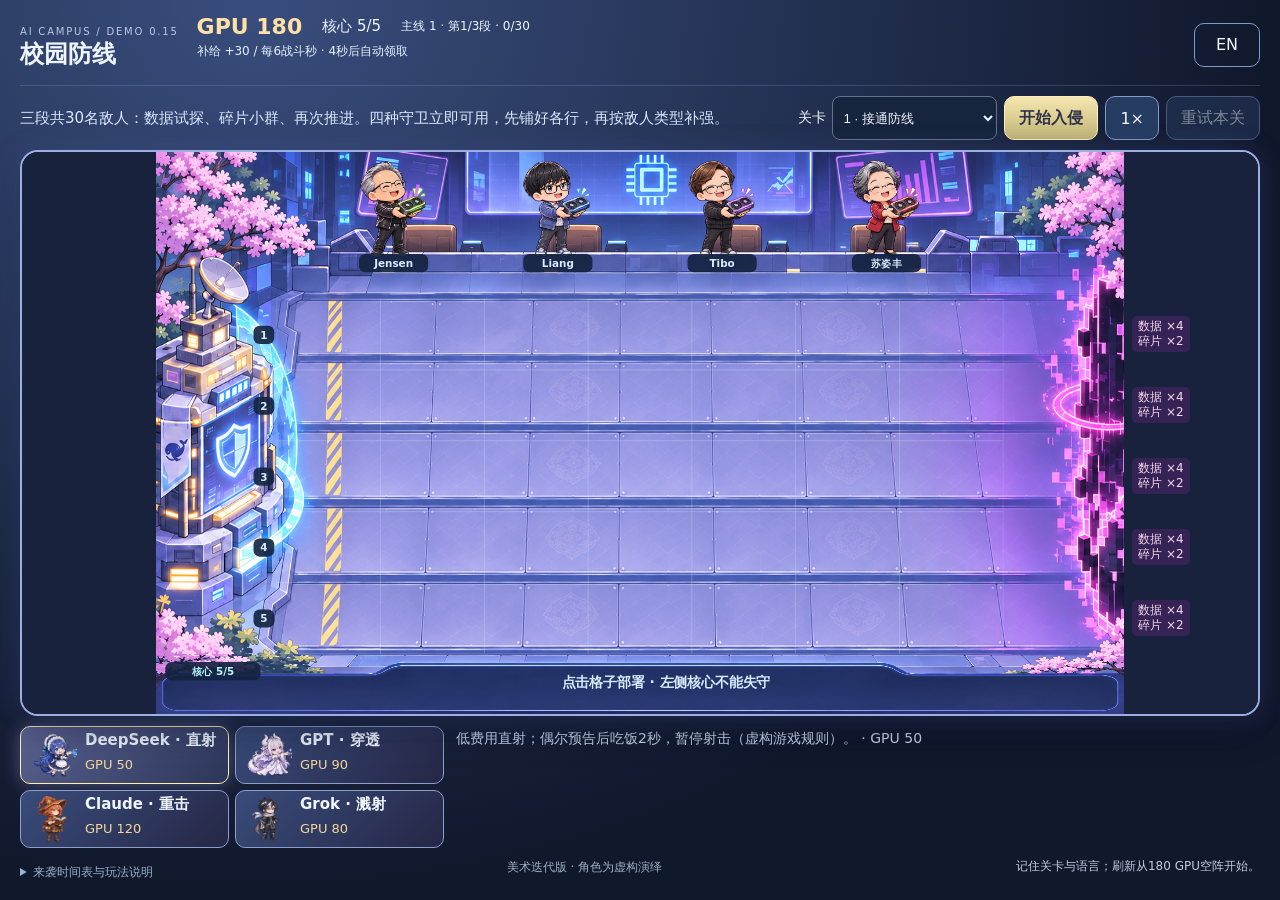
==== commit 585fc1a7: "Publish Campus Defense Demo 0.15" ====
--- a/index.html
+++ b/index.html
@@ -1,9 +1,9 @@
 <!doctype html>
-<html lang="zh-CN"><head><meta charset="utf-8"><meta name="viewport" content="width=device-width,initial-scale=1"><meta name="theme-color" content="#101c38"><title>校园防线 · Campus Defense</title><link rel="stylesheet" href="td-lanes.css?v=0.14"></head>
+<html lang="zh-CN"><head><meta charset="utf-8"><meta name="viewport" content="width=device-width,initial-scale=1"><meta name="theme-color" content="#101c38"><title>校园防线 · Campus Defense · Demo 0.15</title><link rel="stylesheet" href="td-lanes.css?v=0.15"></head>
 <body><main class="app">
-<header><div><span class="eyebrow">AI CAMPUS / DEMO 0.14 · 美术迭代 / ART PREVIEW</span><h1 id="title">校园防线</h1></div><div class="resources"><strong id="gpu">GPU —</strong><span id="core"></span><span id="wave"></span><p id="supply-status" aria-describedby="supply-explanation"></p></div><button id="language" aria-label="Switch language">EN</button></header>
+<header><div><span class="eyebrow">AI CAMPUS / DEMO 0.15</span><h1 id="title">校园防线</h1></div><div class="resources"><strong id="gpu">GPU —</strong><span id="core"></span><span id="wave"></span><p id="supply-status" aria-describedby="supply-explanation"></p></div><button id="language" aria-label="Switch language">EN</button></header>
 <section class="command"><p id="goal" role="status" aria-live="polite"></p><div class="commands"><label class="stage-picker"><span id="stage-label">关卡</span><select id="stage-select"></select></label><button id="start" class="primary"></button><button id="pause"></button><button id="speed"></button><button id="retry"></button></div></section>
 <section id="arena" aria-label="五行校园防线"><div id="board"><canvas id="scene" aria-hidden="true"></canvas><div id="grid" role="group" aria-label="部署格"></div><div id="tokens" aria-label="GPU补给"></div><div id="row-preview" aria-hidden="true"></div></div></section>
 <section class="selection"><div id="cards" role="group" aria-label="选择角色"></div><div class="description-slot"><span class="layout-reserve" aria-hidden="true">One 30-damage armor-ignoring hit. A 2s warning precedes a 3s automatic offline review. Powerful, occasionally called away (fictional rule; no player quiz). · GPU 120</span><p id="unit-description"></p></div><div class="selection-slot"><div class="selection-reserve layout-reserve" aria-hidden="true"><span>Grok · Splash · HP 120 · → Forward in this lane · Next 4/4 · Weak output 4 · Low HP</span><span class="refund-reserve">Withdraw +60 GPU · once/battle · Resume first</span></div><div id="selected-unit"><span id="unit-summary"></span><button id="refund"></button></div></div><details id="battle-review" hidden><summary id="review-title"></summary><p id="review-content"></p></details></section>
 <footer><details id="forecast"><summary id="forecast-title"></summary><p id="previous-stage-result" hidden></p><p id="fiction-note"></p><p id="supply-explanation"></p><div id="forecast-content"></div></details><span id="art-note"></span><small id="storage-note" role="status"></small></footer>
-</main><script src="td-lanes.js?v=0.14"></script><script src="td-lanes-content.js?v=0.14"></script><script src="td-lanes-renderer.js?v=0.14"></script><script src="td-battle-review.js?v=0.14"></script><script src="td-replay-store.js?v=0.14"></script><script src="td-lanes-ui.js?v=0.14"></script></body></html>
+</main><script src="td-lanes.js?v=0.15"></script><script src="td-lanes-content.js?v=0.15"></script><script src="td-lanes-renderer.js?v=0.15"></script><script src="td-battle-review.js?v=0.15"></script><script src="td-replay-store.js?v=0.15"></script><script src="td-lanes-ui.js?v=0.15"></script></body></html>
